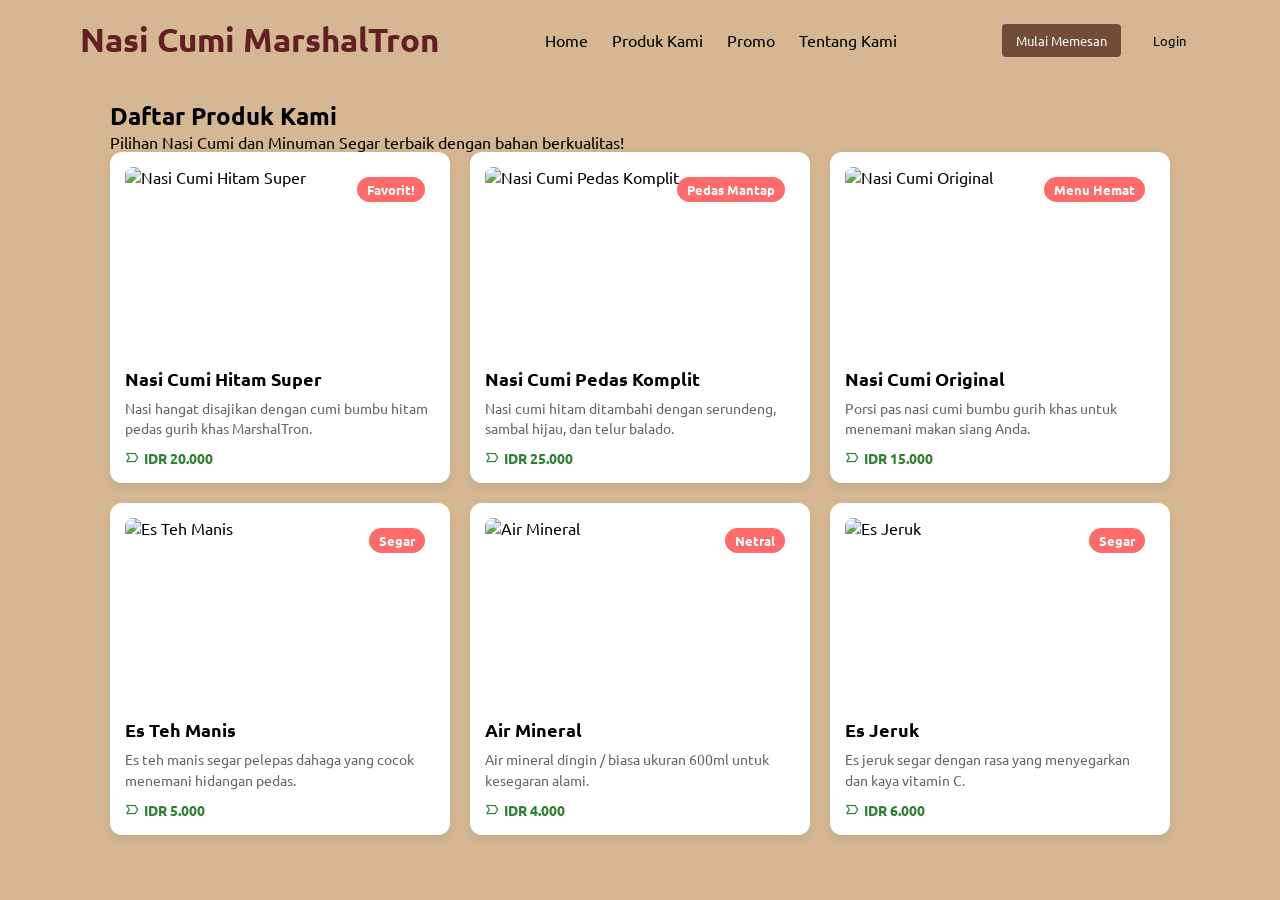
==== produk-kami.html @ 58298eb9 "menambahkan halaman produk kami" ====
<!-- produk.html -->
<!DOCTYPE html>
<html lang="id">
<head>
  <meta charset="UTF-8">
  <meta name="viewport" content="width=device-width, initial-scale=1.0">
  <title>Produk Kami - Nasi Cumi MarshalTron</title>
  <link rel="stylesheet" href="./style.css">
  <link rel="stylesheet" href="./produk-kami.css">
  <link href='https://unpkg.com/boxicons@2.1.4/css/boxicons.min.css' rel='stylesheet'>
</head>

<body>
  <nav>
    <a href="index.html" class="logo">Nasi Cumi MarshalTron</a>
    <div class="links">
      <a href="index.html">Home</a>
      <a href="produk-kami.html">Produk Kami</a>
      <a href="promo.html">Promo</a>
      <a href="tentang-kami.html">Tentang Kami</a>
    </div>
    <div class="login">
      <button class="signup">Mulai Memesan</button>
      <button>Login</button>
    </div>
  </nav>

  <main class="promo-container">
    <section class="promo-hero">
      <h1>Daftar <span>Produk Kami</span></h1> 
      <p>Pilihan Nasi Cumi dan Minuman Segar terbaik dengan bahan berkualitas!</p>
    </section>

    <section class="promo-grid">
      
      <!-- Produk 1 -->
      <div class="promo-card">
        <img src="Assets/cumi-hitam.jpg" alt="Nasi Cumi Hitam Super">
        <span class="badge">Favorit!</span>
        <h3>Nasi Cumi Hitam Super</h3>
        <p>Nasi hangat disajikan dengan cumi bumbu hitam pedas gurih khas MarshalTron.</p>
        <p class="periode"><i class='bx bx-tag-alt'></i> IDR 20.000</p>
      </div>

      <!-- Produk 2 -->
      <div class="promo-card">
        <img src="Assets/cumi-komplit.jpg" alt="Nasi Cumi Pedas Komplit">
        <span class="badge">Pedas Mantap</span>
        <h3>Nasi Cumi Pedas Komplit</h3>
        <p>Nasi cumi hitam ditambahi dengan serundeng, sambal hijau, dan telur balado.</p>
        <p class="periode"><i class='bx bx-tag-alt'></i> IDR 25.000</p>
      </div>

      <!-- Produk 3 -->
      <div class="promo-card">
        <img src="Assets/cumi-original.jpg" alt="Nasi Cumi Original">
        <span class="badge">Menu Hemat</span>
        <h3>Nasi Cumi Original</h3>
        <p>Porsi pas nasi cumi bumbu gurih khas untuk menemani makan siang Anda.</p>
        <p class="periode"><i class='bx bx-tag-alt'></i> IDR 15.000</p>
      </div>

      <!-- Produk 4 -->
      <div class="promo-card">
        <img src="Assets/es-teh.jpg" alt="Es Teh Manis">
        <span class="badge">Segar</span>
        <h3>Es Teh Manis</h3>
        <p>Es teh manis segar pelepas dahaga yang cocok menemani hidangan pedas.</p>
        <p class="periode"><i class='bx bx-tag-alt'></i> IDR 5.000</p>
      </div>

      <!-- Produk 5 -->
      <div class="promo-card">
        <img src="Assets/air.jpg" alt="Air Mineral">
        <span class="badge">Netral</span>
        <h3>Air Mineral</h3>
        <p>Air mineral dingin / biasa ukuran 600ml untuk kesegaran alami.</p>
        <p class="periode"><i class='bx bx-tag-alt'></i> IDR 4.000</p>
      </div>

      <!-- Produk 6 -->
      <div class="promo-card">
        <img src="Assets/es-jeruk.jpg" alt="Es Jeruk">
        <span class="badge">Segar</span>
        <h3>Es Jeruk</h3>
        <p>Es jeruk segar dengan rasa yang menyegarkan dan kaya vitamin C.</p>
        <p class="periode"><i class='bx bx-tag-alt'></i> IDR 6.000</p>
      </div>

    </section>
  </main>
</body>
</html>
---- style.css ----
@import url('https://fonts.googleapis.com/css2?family=Montserrat:ital,wght@0,100..900;1,100..900&family=Ubuntu:wght@300;400;500;700&display=swap');

*{
    margin: 0;
    padding: 0;
    box-sizing: border-box;
    font-family: 'Ubuntu', sans-serif;
}

a{
    text-decoration: none;
    color: #000;
}

img{
    object-fit: cover;
}

body{
    background-color: #d5b893;
}

nav{
    padding: 0 80px;
    display: flex;
    align-items: center;
    justify-content: space-between;
    height: 80px;
}

nav a.logo{
    font-size: 33px;
    color: #632024;
    font-weight: 600;
}

nav .links a:not(:last-child){
    margin-right: 20px;
}

nav .login button{
    padding: 8px 14px;
    border: none;
    cursor: pointer;
    background-color: transparent;
}

nav .login button.signup{
    background-color: #6f4d38;
    color: #fff;
    border-radius: 4px;
    margin-right: 14px;
}

header{
    padding: 0 80px;
    height: calc(100vh - 80px);
    display: flex;
    align-items: center;
    justify-content: space-between;
}

header .left{
    width: 700px;
}

header .left h1{
    font-size: 80px;
}

header .left h1 span{
    color: #283123;
}

header .left p{
    margin: 40px 0;
    color: #777;
}

header .left a{
    display: flex;
    align-items: center;
    background: #000;
    width: 200px;
    padding: 8px;
    border-radius: 60px;
}

header .left a i{
    background-color: #fff;
    font-size: 24px;
    border-radius: 50%;
    padding: 8px;
}

header .left a span{
    color: #fff;
    margin-left: 10px;
}

header img{
    width: 600px;
}
---- produk-kami.css ----
@import url('https://fonts.googleapis.com/css2?family=Montserrat:ital,wght@0,100..900;1,100..900&family=Ubuntu:wght@300;400;500;700&display=swap');

*{
    margin: 0;
    padding: 0;
    box-sizing: border-box;
    font-family: 'Ubuntu', sans-serif;
}

a{
    text-decoration: none;
    color: #000;
}

img{
    object-fit: cover;
}

body{
    background-color: #d5b893;
}

nav{
    padding: 0 80px;
    display: flex;
    align-items: center;
    justify-content: space-between;
    height: 80px;
}

nav a.logo{
    font-size: 33px;
    color: #632024;
    font-weight: 600;
}

nav .links a:not(:last-child){
    margin-right: 20px;
}

nav .login button{
    padding: 8px 14px;
    border: none;
    cursor: pointer;
    background-color: transparent;
}

nav .login button.signup{
    background-color: #6f4d38;
    color: #fff;
    border-radius: 4px;
    margin-right: 14px;
}

header{
    padding: 0 80px;
    height: calc(100vh - 80px);
    display: flex;
    align-items: center;
    justify-content: space-between;
}

header .left{
    width: 700px;
}

header .left h1{
    font-size: 80px;
}

header .left h1 span{
    color: #283123;
}

header .left p{
    margin: 40px 0;
    color: #777;
}

header .left a{
    display: flex;
    align-items: center;
    background: #000;
    width: 200px;
    padding: 8px;
    border-radius: 60px;
}

header .left a i{
    background-color: #fff;
    font-size: 24px;
    border-radius: 50%;
    padding: 8px;
}

header .left a span{
    color: #fff;
    margin-left: 10px;
}

header img{
    width: 600px;
}

.promo-container {
  max-width: 1100px;
  margin: 0 auto;
  padding: 20px;
}

.section-title {
  font-size: 1.5rem;
  color: #333;
  margin: 30px 0 15px 0;
  padding-bottom: 8px;
  border-bottom: 3px solid #ff6b6b;
  display: flex;
  align-items: center;
  gap: 10px;
}

.promo-grid {
  display: grid;
  grid-template-columns: repeat(auto-fill, minmax(260px, 1fr));
  gap: 20px;
}

.promo-card {
  background: #fff;
  border-radius: 12px;
  padding: 15px;
  box-shadow: 0 4px 12px rgba(0, 0, 0, 0.08);
  display: flex;
  flex-direction: column;
  justify-content: space-between;
  position: relative;
}

.promo-card img {
  width: 100%;
  height: 180px; 
  object-fit: cover; 
  border-radius: 8px;
  margin-bottom: 12px;
}

.promo-card .badge {
  position: absolute;
  top: 25px;
  right: 25px;
  background-color: #ff6b6b;
  color: #fff;
  padding: 4px 10px;
  font-size: 0.8rem;
  border-radius: 20px;
  font-weight: bold;
}

.promo-card h3 {
  margin: 8px 0;
  font-size: 1.1rem;
}

.promo-card p {
  font-size: 0.9rem;
  color: #666;
  line-height: 1.4;
}

.promo-card .periode {
  font-weight: bold;
  color: #2e7d32;
  margin-top: 10px;
  display: flex;
  align-items: center;
  gap: 5px;
}
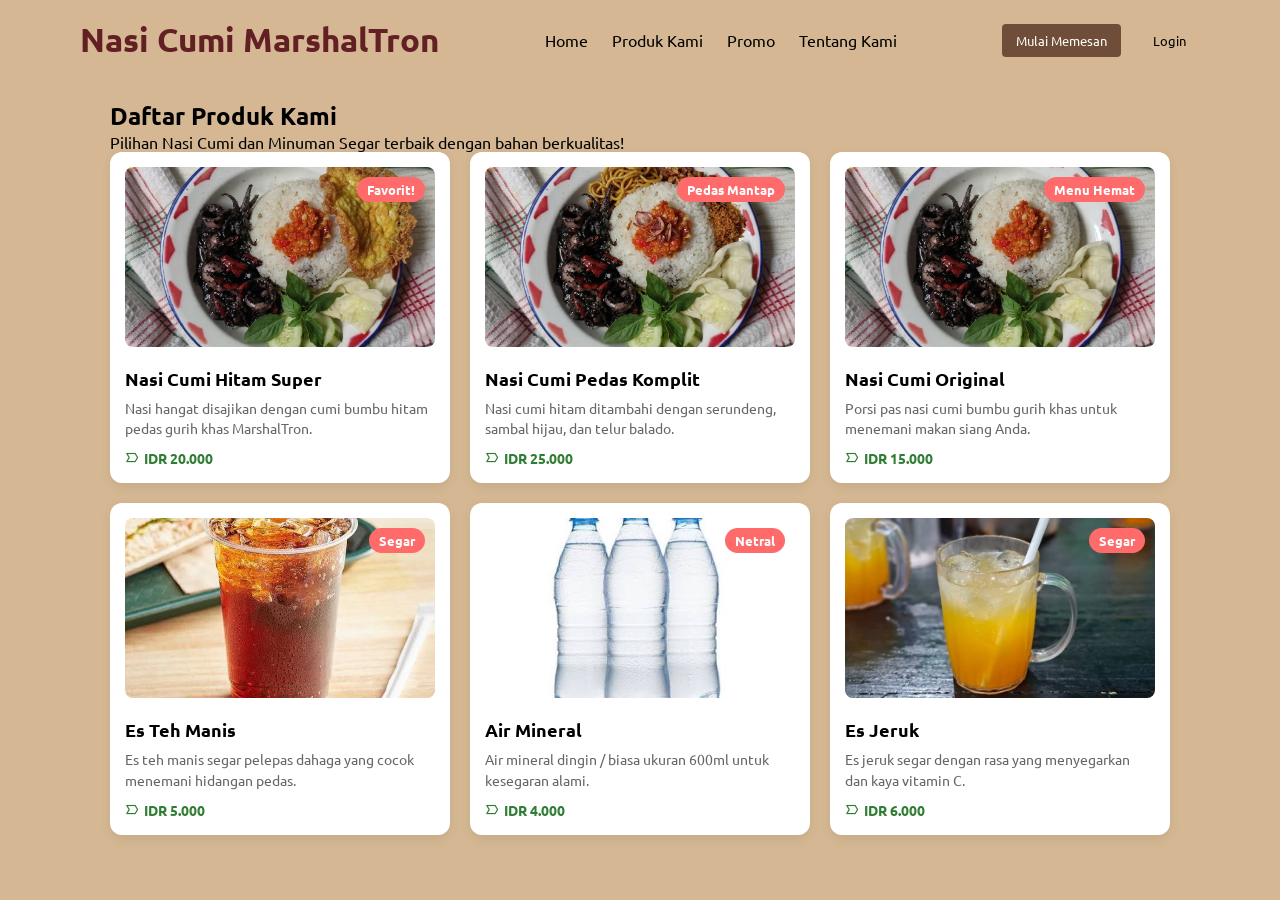
==== commit bf11aa50: "Update produk-kami.html" ====
--- a/produk-kami.html
+++ b/produk-kami.html
@@ -35,7 +35,7 @@
       
       <!-- Produk 1 -->
       <div class="promo-card">
-        <img src="Assets/cumi-hitam.jpg" alt="Nasi Cumi Hitam Super">
+        <img src="image/cumi-hitam.jpg" alt="Nasi Cumi Hitam Super">
         <span class="badge">Favorit!</span>
         <h3>Nasi Cumi Hitam Super</h3>
         <p>Nasi hangat disajikan dengan cumi bumbu hitam pedas gurih khas MarshalTron.</p>
@@ -44,7 +44,7 @@
 
       <!-- Produk 2 -->
       <div class="promo-card">
-        <img src="Assets/cumi-komplit.jpg" alt="Nasi Cumi Pedas Komplit">
+        <img src="image/cumi-komplit.jpg" alt="Nasi Cumi Pedas Komplit">
         <span class="badge">Pedas Mantap</span>
         <h3>Nasi Cumi Pedas Komplit</h3>
         <p>Nasi cumi hitam ditambahi dengan serundeng, sambal hijau, dan telur balado.</p>
@@ -53,7 +53,7 @@
 
       <!-- Produk 3 -->
       <div class="promo-card">
-        <img src="Assets/cumi-original.jpg" alt="Nasi Cumi Original">
+        <img src="image/cumi-original.jpg" alt="Nasi Cumi Original">
         <span class="badge">Menu Hemat</span>
         <h3>Nasi Cumi Original</h3>
         <p>Porsi pas nasi cumi bumbu gurih khas untuk menemani makan siang Anda.</p>
@@ -62,7 +62,7 @@
 
       <!-- Produk 4 -->
       <div class="promo-card">
-        <img src="Assets/es-teh.jpg" alt="Es Teh Manis">
+        <img src="image/es-teh.jpg" alt="Es Teh Manis">
         <span class="badge">Segar</span>
         <h3>Es Teh Manis</h3>
         <p>Es teh manis segar pelepas dahaga yang cocok menemani hidangan pedas.</p>
@@ -71,7 +71,7 @@
 
       <!-- Produk 5 -->
       <div class="promo-card">
-        <img src="Assets/air.jpg" alt="Air Mineral">
+        <img src="image/air.jpg" alt="Air Mineral">
         <span class="badge">Netral</span>
         <h3>Air Mineral</h3>
         <p>Air mineral dingin / biasa ukuran 600ml untuk kesegaran alami.</p>
@@ -80,7 +80,7 @@
 
       <!-- Produk 6 -->
       <div class="promo-card">
-        <img src="Assets/es-jeruk.jpg" alt="Es Jeruk">
+        <img src="image/es-jeruk.jpg" alt="Es Jeruk">
         <span class="badge">Segar</span>
         <h3>Es Jeruk</h3>
         <p>Es jeruk segar dengan rasa yang menyegarkan dan kaya vitamin C.</p>
@@ -90,4 +90,4 @@
     </section>
   </main>
 </body>
-</html>+</html>
